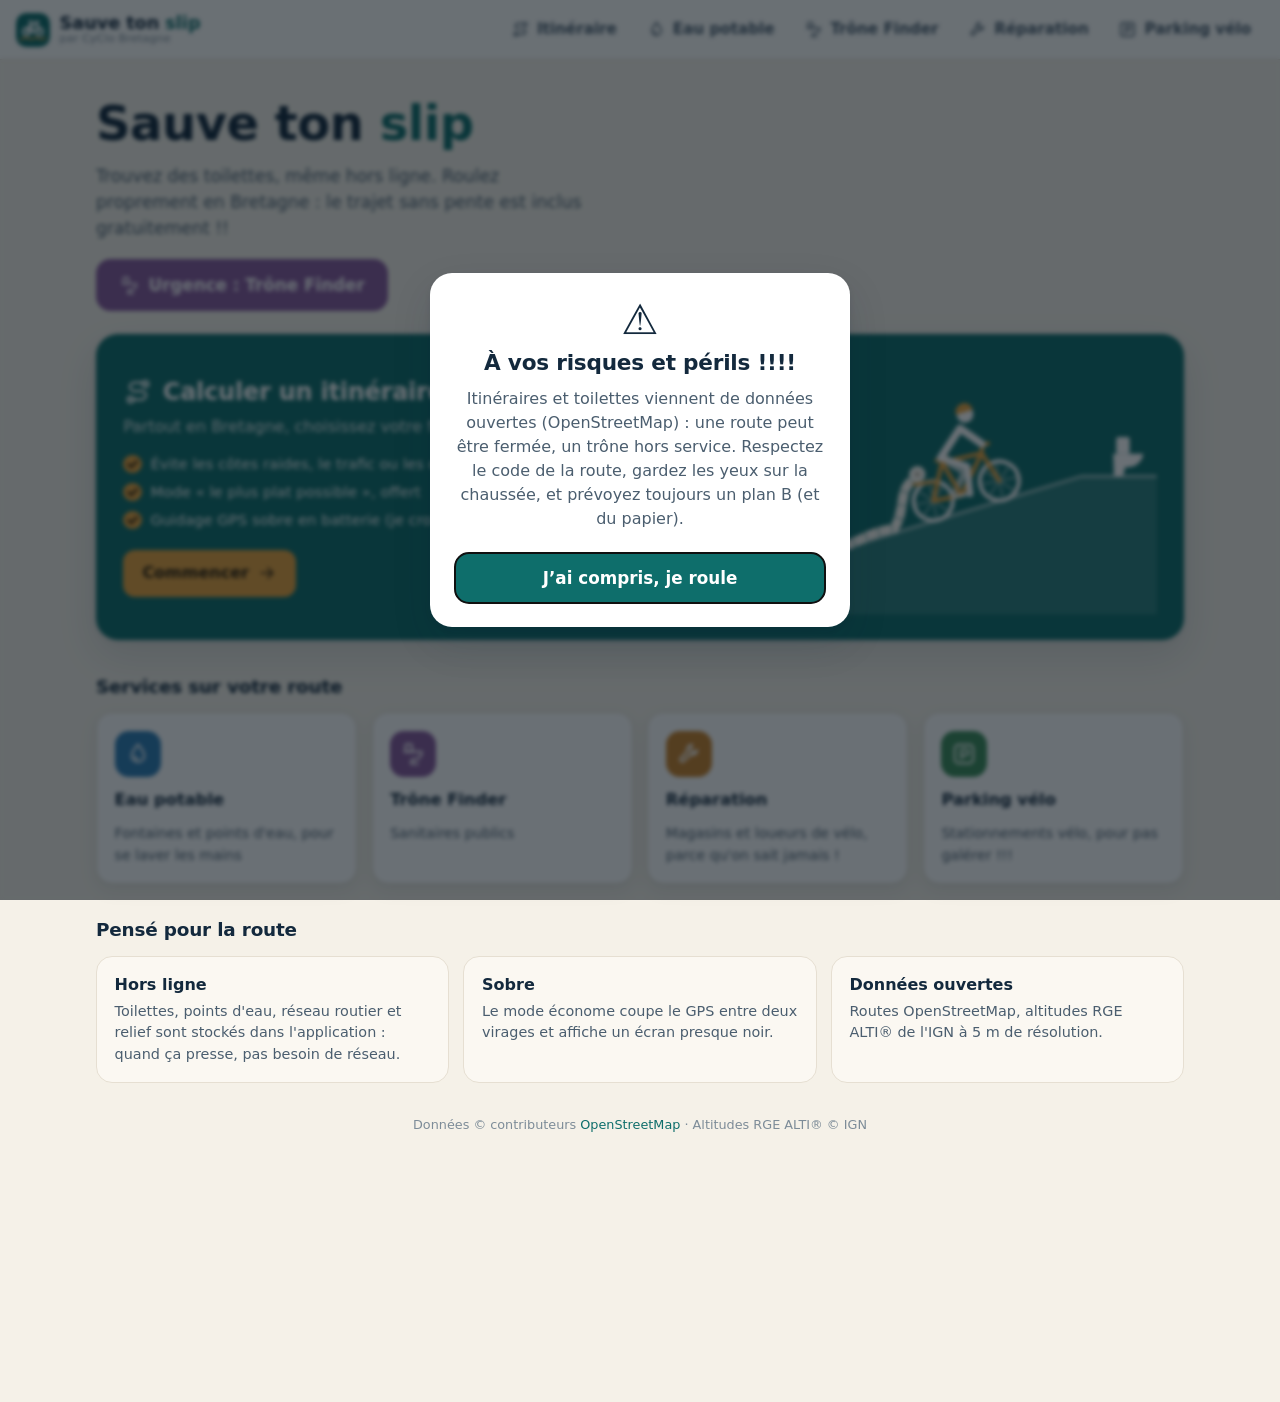
==== index.html @ 0b083598 "v0" ====
<!DOCTYPE html>
<html lang="fr">

<head>
	<meta charset="utf-8">
	<meta http-equiv="Content-Security-Policy" content="default-src 'self'; script-src 'self'; style-src 'self' 'unsafe-inline'; img-src 'self' data: https://tile.openstreetmap.org; connect-src 'self'; worker-src 'self'; manifest-src 'self'; object-src 'none'; base-uri 'self'; form-action 'none'">
	<meta name="referrer" content="strict-origin-when-cross-origin">
	<meta http-equiv="refresh" content="0; url=page/">
	<link rel="canonical" href="page/">
	<title>Sauve ton slip</title>
</head>

<body>
	<p><a href="page/">Sauve ton slip</a></p>
</body>

</html>
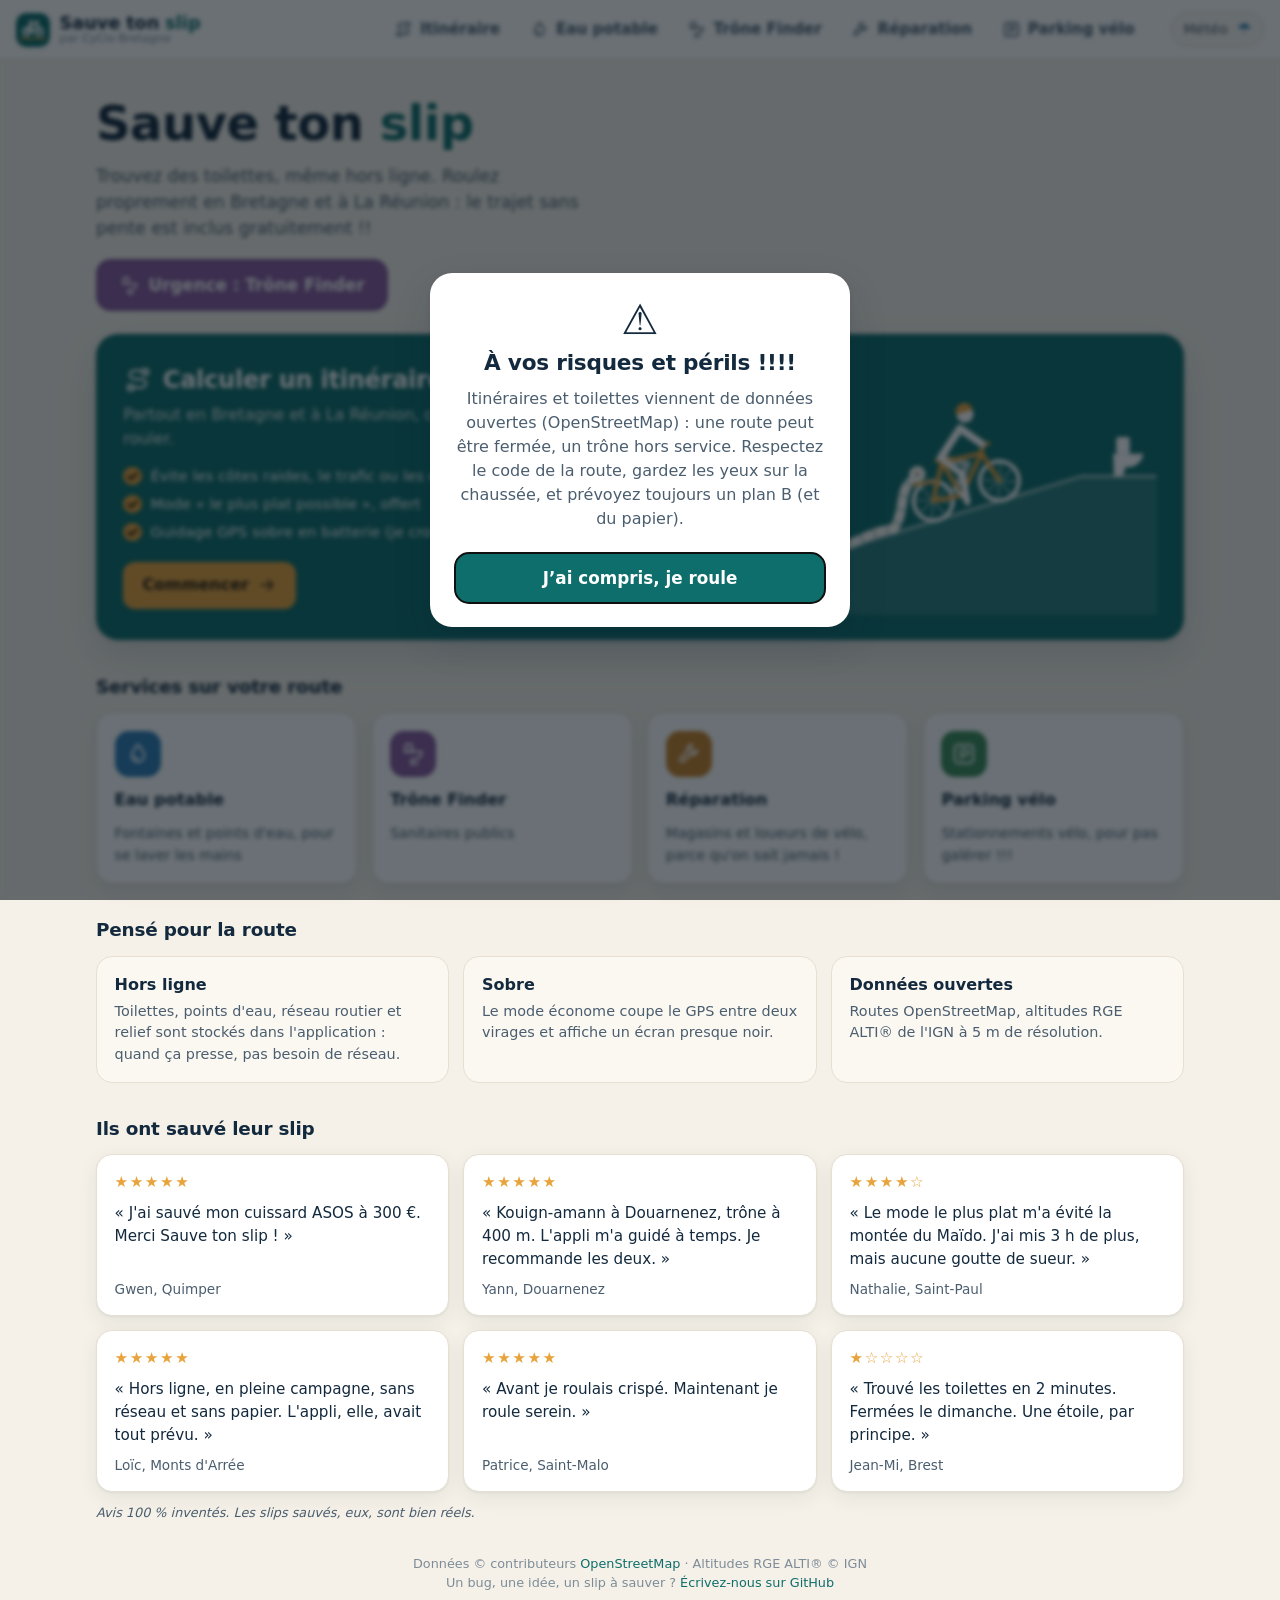
==== commit 363e6ca8: "ajout météo et détour" ====
--- a/index.html
+++ b/index.html
@@ -3,7 +3,7 @@
 
 <head>
 	<meta charset="utf-8">
-	<meta http-equiv="Content-Security-Policy" content="default-src 'self'; script-src 'self'; style-src 'self' 'unsafe-inline'; img-src 'self' data: https://tile.openstreetmap.org; connect-src 'self'; worker-src 'self'; manifest-src 'self'; object-src 'none'; base-uri 'self'; form-action 'none'">
+	<meta http-equiv="Content-Security-Policy" content="default-src 'self'; script-src 'self'; style-src 'self' 'unsafe-inline'; img-src 'self' data: https://tile.openstreetmap.org; connect-src 'self' https://api.open-meteo.com https://api.rainviewer.com https://tilecache.rainviewer.com; worker-src 'self'; manifest-src 'self'; object-src 'none'; base-uri 'self'; form-action 'none'">
 	<meta name="referrer" content="strict-origin-when-cross-origin">
 	<meta http-equiv="refresh" content="0; url=page/">
 	<link rel="canonical" href="page/">
